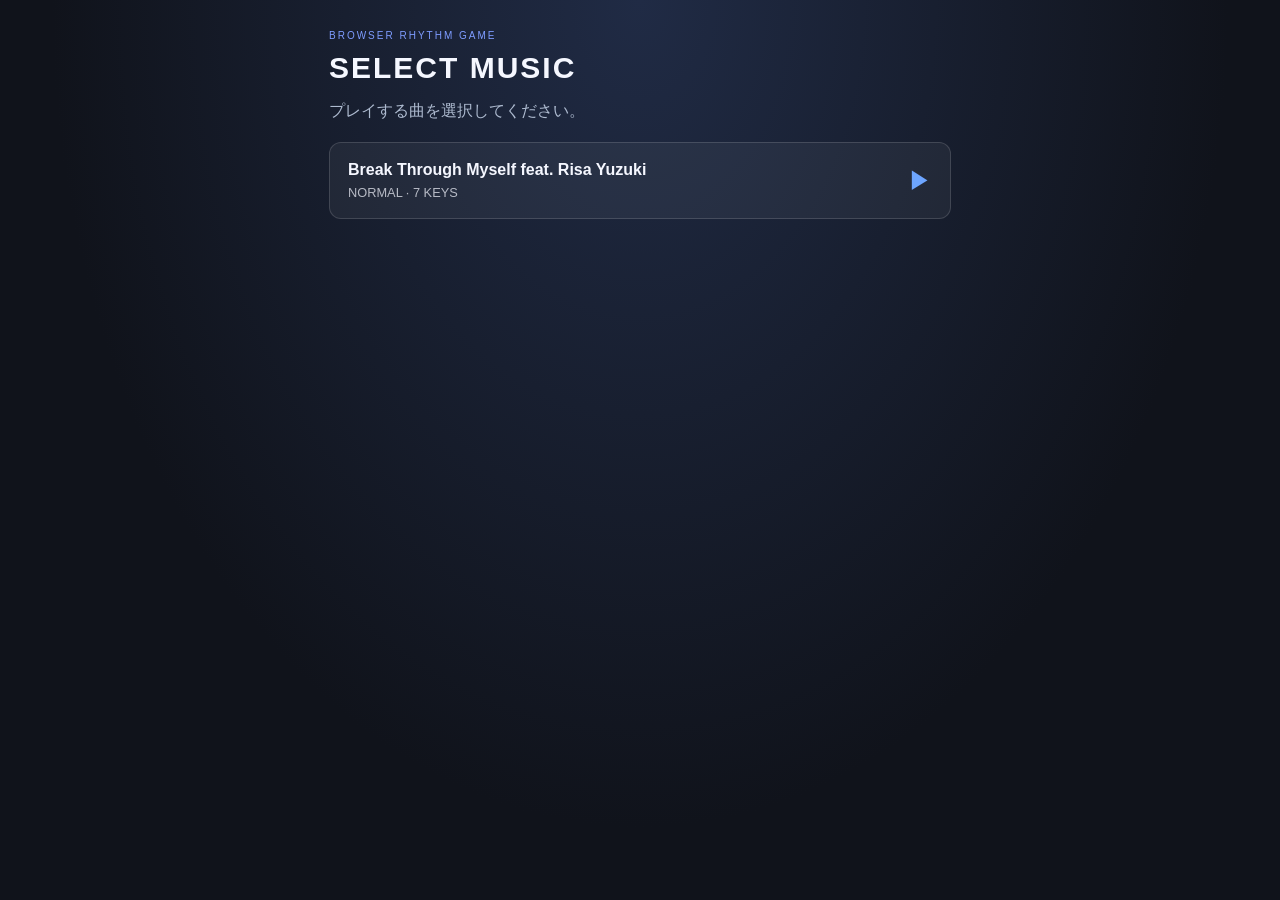
==== index.html @ 6ae7c2ce "Fix HTML entry filename" ====
<!DOCTYPE html>
<html lang="ja">
<head>
  <meta charset="UTF-8">
  <meta name="viewport" content="width=device-width, initial-scale=1.0">
  <title>RhythmGame - 7 Keys</title>
  <link rel="stylesheet" href="style.css">
  <script src="game.js" defer></script>
</head>
<body>
  <main class="game">

    <!-- 曲選択画面 -->
    <section id="songSelectScreen" class="screen">
      <header class="game-header">
        <div>
          <p class="eyebrow">BROWSER RHYTHM GAME</p>
          <h1>SELECT MUSIC</h1>
        </div>
      </header>

      <p class="screen-description">
        プレイする曲を選択してください。
      </p>

      <div id="songList" class="song-list">
        <!-- 曲一覧はgame.jsから生成 -->
      </div>
    </section>

    <!-- ゲーム画面 -->
    <section id="gameScreen" class="screen" hidden>
      <header class="game-header">
        <div>
          <p class="eyebrow">BROWSER RHYTHM GAME</p>
          <h1>RHYTHM GAME</h1>
          <p id="currentSongTitle" class="current-song-title"></p>
        </div>
        <div class="score-panel">
          <span>SCORE</span>
          <strong id="score">000000</strong>
        </div>
      </header>


      <section class="game-info">
            <span id="status">READY</span>
            <span>COMBO <strong id="combo">0</strong></span>
            <span>MISS <strong id="missCount">0</strong></span>
            <span>ACCURACY <strong id="playAccuracy">0.00%</strong></span>
            <span>7 KEYS</span>
      </section>


      <section class="playfield" id="playfield"
        aria-label="7鍵盤のゲーム画面">
        <div class="lanes" id="lanes"></div>
        <div class="judgment-line"></div>
        <div class="hit-flash" id="hitFlash"></div>
        <div id="judgmentPopup" class="judgment-popup" aria-live="polite"></div>
        <div class="lane-labels" id="laneLabels"></div>
      </section>

      <section class="controls">
        <button id="startButton" type="button">ゲーム開始</button>
        <button id="backButton" type="button">曲選択に戻る</button>
        <p>キーボード：D F G Space J K L</p>
        <p>スマホ：画面下の7レーンをタップ</p>
      </section>

      <div class="volume-control">
        <label for="volumeSlider">音量</label>
        <input
          type="range"
          id="volumeSlider"
          min="0"
          max="100"
          value="15"
        >
        <span id="volumeValue">15%</span>
      </div>
    </section>

    
    <!-- リザルト画面 -->
    <section id="resultScreen" class="screen" hidden>
    <header class="game-header">
        <div>
        <p class="eyebrow">BROWSER RHYTHM GAME</p>
        <h1>RESULT</h1>
        <p id="resultSongTitle" class="current-song-title"></p>
        </div>
    </header>

    <div class="result-score">
        <span>SCORE</span>
        <strong id="resultScore">000000</strong>
    </div>

    <div class="result-stats">
        <div class="result-stat">
        <span>MAX COMBO</span>
        <strong id="resultMaxCombo">0</strong>
        </div>
        <div class="result-stat">
        <span>MISS</span>
        <strong id="resultMiss">0</strong>
        </div>
        <p class="result-stat">
        正確度
        <span id="resultAccuracy">0.00%</span>
        </p>
    </div>

    <div class="result-judgments">
        <div>
        <span>PERFECT</span>
        <strong id="resultPerfect">0</strong>
        </div>
        <div>
        <span>GREAT</span>
        <strong id="resultGreat">0</strong>
        </div>
        <div>
        <span>MISS</span>
        <strong id="resultMissCount">0</strong>
        </div>
    </div>

    <section class="controls">
        <button id="retryButton" type="button">もう一度プレイ</button>
        <button id="resultBackButton" type="button">曲選択に戻る</button>
    </section>
    </section>


  </main>
</body>
</html>
---- style.css ----
* {
  box-sizing: border-box;
}

:root {
  color-scheme: dark;
  font-family: "Segoe UI", sans-serif;
  background: #10131b;
  color: #f5f7ff;
}

body {
  margin: 0;
  min-height: 100vh;
  background:
    radial-gradient(ellipse at top, #202b45 0%, #10131b 65%);
}

button {
  font: inherit;
}

.game {
  width: min(100%, 650px);
  margin: 0 auto;
  padding: 20px 14px 28px;
}

.game-header {
  display: flex;
  justify-content: space-between;
  align-items: center;
  gap: 12px;
}

.eyebrow {
  color: #7e9cff;
  font-size: 10px;
  letter-spacing: 2px;
}

h1 {
  margin: 4px 0;
  font-size: clamp(20px, 5vw, 30px);
  letter-spacing: 2px;
}

.score-panel {
  text-align: right;
}

.score-panel span {
  display: block;
  color: #9aa8c7;
  font-size: 11px;
}

.score-panel strong {
  font-size: 24px;
  font-variant-numeric: tabular-nums;
}

.game-info {
  display: flex;
  justify-content: space-between;
  margin: 20px 0 8px;
  color: #aebbd7;
  font-size: 12px;
  letter-spacing: 1px;
}

#status {
  color: #75e5c2;
}

.playfield {
  position: relative;
  display: grid;
  grid-template-rows: 1fr 66px;
  height: min(62vh, 560px);
  min-height: 380px;
  overflow: hidden;
  border: 1px solid #35415d;
  border-radius: 8px;
  background: #090c13;
  isolation: isolate;
}

.lanes {
  position: absolute;
  inset: 0 0 66px;
  display: grid;
  grid-template-columns: repeat(7, minmax(0, 1fr));
}

.lane {
  position: relative;
  overflow: hidden;
  border-right: 1px solid #30394e;
  background: linear-gradient(#141b2a, #101522);
  padding: 0;
  touch-action: none;
  -webkit-tap-highlight-color: transparent;
}

.lane:nth-child(even) {
  background: linear-gradient(#1a2234, #141a29);
}

.lane:last-child {
  border-right: 0;
}

.lane.active {
  background: #344b70;
}

.note {
  position: absolute;
  left: 7%;
  width: 86%;
  height: 13px;
  border-radius: 4px;
  background: linear-gradient(180deg, #b9f9ff, #58b9ff);
  box-shadow: 0 0 12px #50baff88;
  pointer-events: none;
}

.judgment-line {
  position: absolute;
  z-index: 2;
  left: 0;
  right: 0;
  bottom: 66px;
  height: 3px;
  background: #8ceaff;
  box-shadow: 0 0 12px #65dfff;
  pointer-events: none;
}

.hit-flash {
  position: absolute;
  z-index: 3;
  bottom: 66px;
  left: 0;
  right: 0;
  height: 0;
  background: #8ceaff66;
  pointer-events: none;
}

.lane-labels {
  position: absolute;
  z-index: 4;
  bottom: 0;
  left: 0;
  right: 0;
  height: 66px;
  display: grid;
  grid-template-columns: repeat(7, minmax(0, 1fr));
  background: #080a10;
}

.lane-key {
  display: flex;
  align-items: center;
  justify-content: center;
  border: 1px solid #3b4862;
  border-bottom: 0;
  border-radius: 5px 5px 0 0;
  color: #f4f7ff;
  font-size: clamp(12px, 3.2vw, 17px);
  font-weight: 700;
  user-select: none;
  touch-action: none;
}

.lane-key.pressed {
  color: #09111c;
  background: #8ceaff;
}

.controls {
  text-align: center;
  margin-top: 18px;
}

#startButton {
  width: min(100%, 320px);
  padding: 14px 20px;
  border: 0;
  border-radius: 8px;
  color: #07121d;
  background: #8ceaff;
  font-weight: 800;
  cursor: pointer;
}

#startButton:active {
  transform: scale(0.98);
}

.controls p {
  margin: 10px 0;
  color: #aab5ce;
  font-size: 12px;
}

@media (max-width: 420px) {
  .game {
    padding: 14px 8px 20px;
  }

  .playfield {
    height: 58vh;
    min-height: 340px;
  }

  .lane-key {
    font-size: 12px;
  }
}


/* 画面切り替え */
.screen[hidden] {
  display: none !important;
}

.screen-description {
  color: #aebbd0;
  margin: 12px 0 20px;
}

.current-song-title {
  color: #aebbd0;
  font-size: 0.9rem;
  margin-top: 6px;
}

/* 曲一覧 */
.song-list {
  display: grid;
  grid-template-columns: 1fr;
  gap: 12px;
  margin-top: 16px;
}

.song-card {
  display: flex;
  align-items: center;
  justify-content: space-between;
  gap: 12px;
  width: 100%;
  padding: 18px;
  color: inherit;
  text-align: left;
  background: rgba(255, 255, 255, 0.05);
  border: 1px solid rgba(255, 255, 255, 0.14);
  border-radius: 12px;
  cursor: pointer;
  transition: background 0.15s, border-color 0.15s;
}

.song-card:hover,
.song-card:focus-visible {
  background: rgba(90, 150, 255, 0.14);
  border-color: #6da5ff;
  outline: none;
}

.song-card:active {
  transform: scale(0.99);
}

.song-card-info {
  display: flex;
  flex-direction: column;
  gap: 6px;
}

.song-card-title {
  font-size: 1rem;
  font-weight: 700;
}

.song-card-detail {
  font-size: 0.8rem;
  opacity: 0.7;
}

.song-card-play {
  font-size: 1.5rem;
  color: #6da5ff;
}

#backButton {
  margin-left: 8px;
}

@media (max-width: 480px) {
  .song-card {
    padding: 15px;
  }

  #backButton {
    margin: 8px 0 0;
  }
}


/* コンボ・ミス表示 */
.game-info strong {
  color: #ffffff;
  font-size: 1.1rem;
  margin-left: 4px;
}

/* リザルト画面 */
.result-score {
  display: flex;
  flex-direction: column;
  align-items: center;
  gap: 8px;
  margin: 28px 0;
}

.result-score span,
.result-stat span {
  color: #aebbd0;
  font-size: 0.85rem;
}

.result-score strong {
  font-size: clamp(2rem, 8vw, 3.5rem);
  letter-spacing: 0.08em;
}

.result-stats {
  display: grid;
  grid-template-columns: repeat(2, minmax(0, 1fr));
  gap: 12px;
  margin-bottom: 20px;
}

.result-stat {
  display: flex;
  flex-direction: column;
  gap: 8px;
  padding: 18px;
  background: rgba(255, 255, 255, 0.05);
  border: 1px solid rgba(255, 255, 255, 0.12);
  border-radius: 12px;
}

.result-stat strong {
  font-size: 1.8rem;
}

.result-judgments {
  display: grid;
  gap: 12px;
  padding: 18px;
  margin-bottom: 24px;
  background: rgba(255, 255, 255, 0.04);
  border-radius: 12px;
}

.result-judgments > div {
  display: flex;
  justify-content: space-between;
  align-items: center;
}

.result-judgments > div:nth-child(1) span {
  color: #93c5fd;
}

.result-judgments > div:nth-child(2) span {
  color: #86efac;
}

.result-judgments > div:nth-child(3) span {
  color: #fca5a5;
}


/* 判定表示の基本設定 */
.judgment-popup {
  position: absolute;
  z-index: 10;
  top: 38%;
  left: 50%;
  transform: translate(-50%, 10px) scale(0.8);
  opacity: 0;
  pointer-events: none;
  white-space: nowrap;
  font-size: clamp(1.6rem, 6vw, 2.8rem);
  font-weight: 900;
  font-style: italic;
  letter-spacing: 0.08em;
  text-align: center;
  text-shadow: 0 0 12px currentColor;
}

/* 判定が出るときのアニメーション */
.judgment-popup.show {
  animation: judgment-appear 0.55s ease-out forwards;
}

/* PERFECT */
.judgment-popup.judgment-perfect {
  color: #8be9ff;
}

/* GREAT */
.judgment-popup.judgment-great {
  color: #8dffb0;
}

/* MISS */
.judgment-popup.judgment-miss {
  color: #ff7272;
}

@keyframes judgment-appear {
  0% {
    opacity: 0;
    transform: translate(-50%, 10px) scale(0.8);
  }

  20% {
    opacity: 1;
    transform: translate(-50%, 0) scale(1.15);
  }

  40% {
    opacity: 1;
    transform: translate(-50%, 0) scale(1);
  }

  100% {
    opacity: 0;
    transform: translate(-50%, -12px) scale(1);
  }
}
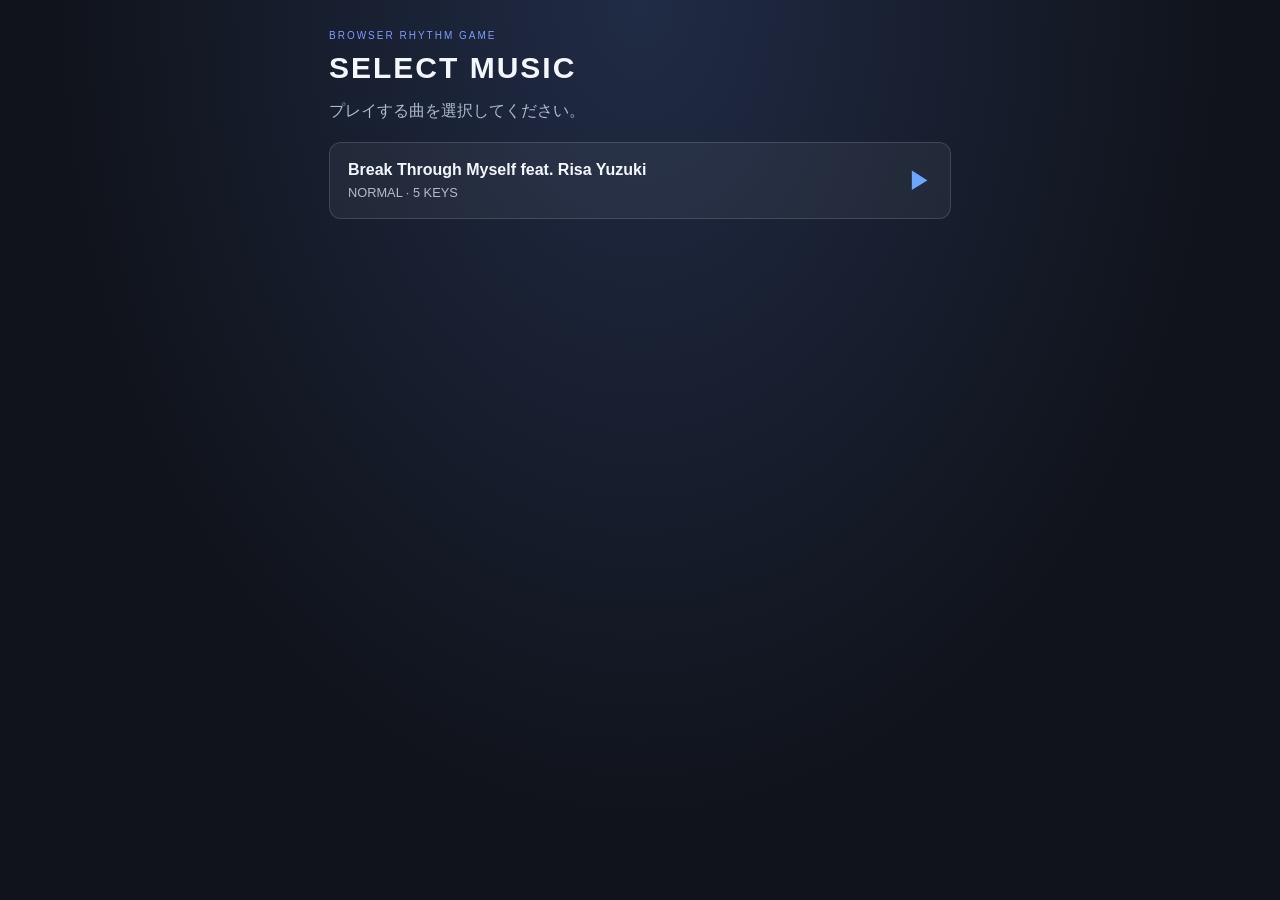
==== commit 671b039a: "backup" ====
--- a/index.html
+++ b/index.html
@@ -4,7 +4,7 @@
 <head>
   <meta charset="UTF-8">
   <meta name="viewport" content="width=device-width, initial-scale=1.0">
-  <title>RhythmGame - 7 Keys</title>
+  <title>RhythmGame - 5 Keys</title>
   <link rel="stylesheet" href="style.css">
   <script src="game.js" defer></script>
 </head>
@@ -49,12 +49,12 @@
             <span>COMBO <strong id="combo">0</strong></span>
             <span>MISS <strong id="missCount">0</strong></span>
             <span>ACCURACY <strong id="playAccuracy">0.00%</strong></span>
-            <span>7 KEYS</span>
+            <span>5 KEYS</span>
       </section>
 
 
       <section class="playfield" id="playfield"
-        aria-label="7鍵盤のゲーム画面">
+        aria-label="5鍵盤のゲーム画面">
         <div class="lanes" id="lanes"></div>
         <div class="judgment-line"></div>
         <div class="hit-flash" id="hitFlash"></div>
--- a/style.css
+++ b/style.css
@@ -13,8 +13,7 @@
 body {
   margin: 0;
   min-height: 100vh;
-  background:
-    radial-gradient(ellipse at top, #202b45 0%, #10131b 65%);
+  background: radial-gradient(ellipse at top, #202b45 0%, #10131b 65%);
 }
 
 button {
@@ -91,7 +90,7 @@
   position: absolute;
   inset: 0 0 66px;
   display: grid;
-  grid-template-columns: repeat(7, minmax(0, 1fr));
+  grid-template-columns: repeat(5, minmax(0, 1fr));
 }
 
 .lane {
@@ -158,7 +157,7 @@
   right: 0;
   height: 66px;
   display: grid;
-  grid-template-columns: repeat(7, minmax(0, 1fr));
+  grid-template-columns: repeat(5, minmax(0, 1fr));
   background: #080a10;
 }
 
@@ -206,22 +205,6 @@
   color: #aab5ce;
   font-size: 12px;
 }
-
-@media (max-width: 420px) {
-  .game {
-    padding: 14px 8px 20px;
-  }
-
-  .playfield {
-    height: 58vh;
-    min-height: 340px;
-  }
-
-  .lane-key {
-    font-size: 12px;
-  }
-}
-
 
 /* 画面切り替え */
 .screen[hidden] {
@@ -299,17 +282,6 @@
   margin-left: 8px;
 }
 
-@media (max-width: 480px) {
-  .song-card {
-    padding: 15px;
-  }
-
-  #backButton {
-    margin: 8px 0 0;
-  }
-}
-
-
 /* コンボ・ミス表示 */
 .game-info strong {
   color: #ffffff;
@@ -384,7 +356,6 @@
 .result-judgments > div:nth-child(3) span {
   color: #fca5a5;
 }
-
 
 /* 判定表示の基本設定 */
 .judgment-popup {
@@ -446,3 +417,26 @@
   }
 }
 
+/* スマートフォン向け */
+@media (max-width: 480px) {
+  .game {
+    padding: 14px 8px 20px;
+  }
+
+  .playfield {
+    height: 58vh;
+    min-height: 340px;
+  }
+
+  .lane-key {
+    font-size: 12px;
+  }
+
+  .song-card {
+    padding: 15px;
+  }
+
+  #backButton {
+    margin: 8px 0 0;
+  }
+}
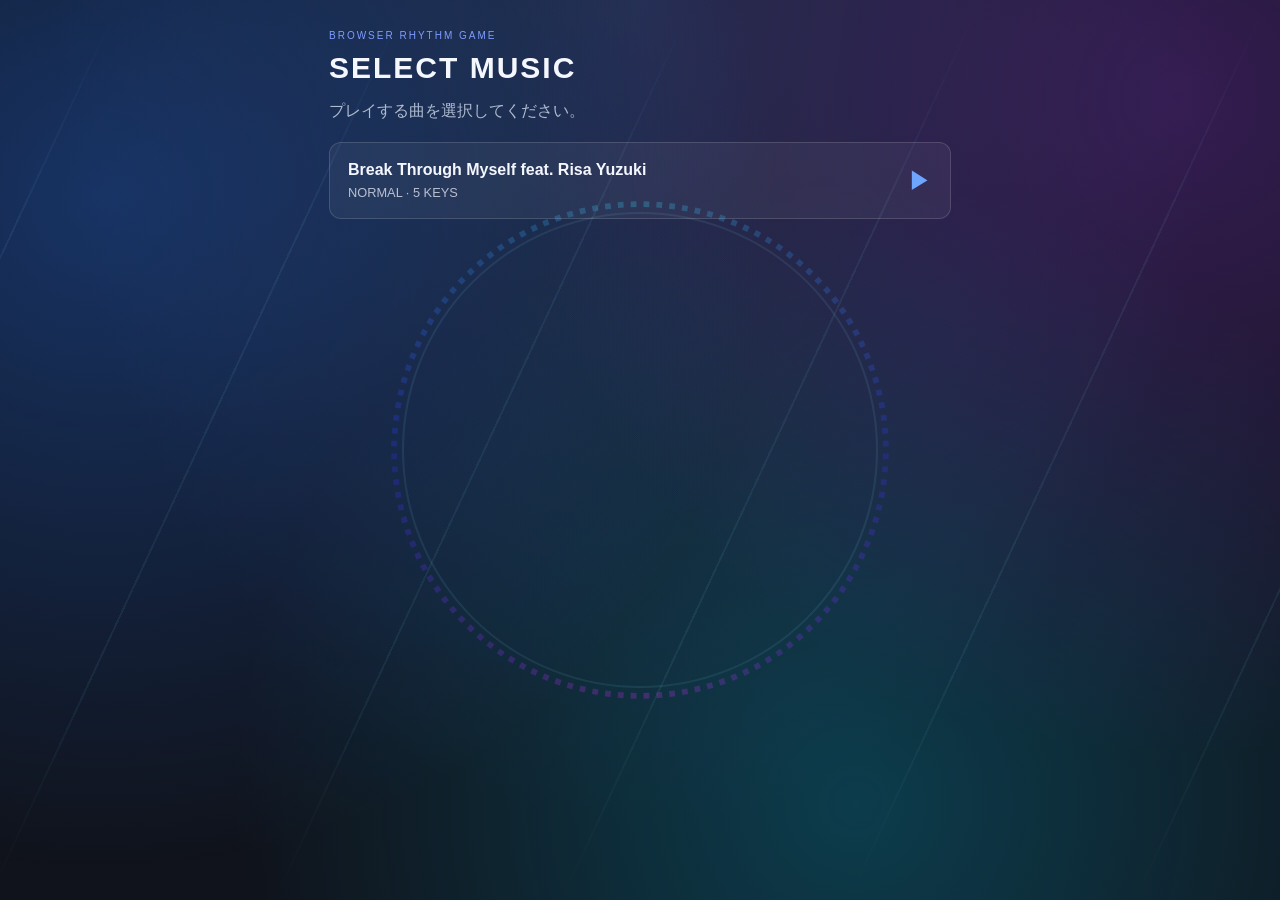
==== commit 656de6bc: "Before cubes" ====
--- a/index.html
+++ b/index.html
@@ -7,6 +7,7 @@
   <title>RhythmGame - 5 Keys</title>
   <link rel="stylesheet" href="style.css">
   <script src="game.js" defer></script>
+  <script src="spectrum.js" defer></script>
 </head>
 <body>
   <main class="game">
@@ -62,11 +63,32 @@
         <div class="lane-labels" id="laneLabels"></div>
       </section>
 
+      <!-- GROOVE GAUGE・SCOREパネル -->
+      <section class="iidx-panel" aria-label="ゲージとスコア">
+        <div class="gauge-row">
+          <span class="gauge-label">GROOVE GAUGE</span>
+          <div class="gauge-bar" id="gaugeBar">
+            <div class="gauge-fill"></div>
+          </div>
+          <strong class="gauge-value"><span id="gaugeValue">22</span>%</strong>
+        </div>
+        <div class="panel-row">
+          <div class="digital-box">
+            <span>SCORE</span>
+            <strong id="panelScore">000000</strong>
+          </div>
+          <div class="digital-box">
+            <span>MAX COMBO</span>
+            <strong id="panelMaxCombo">0</strong>
+          </div>
+        </div>
+      </section>
+
       <section class="controls">
         <button id="startButton" type="button">ゲーム開始</button>
         <button id="backButton" type="button">曲選択に戻る</button>
-        <p>キーボード：D F G Space J K L</p>
-        <p>スマホ：画面下の7レーンをタップ</p>
+        <p>キーボード：G H J K L</p>
+        <p>スマホ：画面下の5レーンをタップ</p>
       </section>
 
       <div class="volume-control">
@@ -97,6 +119,8 @@
         <span>SCORE</span>
         <strong id="resultScore">000000</strong>
     </div>
+
+    <p id="resultClear" class="result-clear"></p>
 
     <div class="result-stats">
         <div class="result-stat">
--- a/style.css
+++ b/style.css
@@ -440,3 +440,569 @@
     margin: 8px 0 0;
   }
 }
+
+/* =========================================
+   Space キー：盾型ボックス＋ターンテーブル
+   （追加分のみ。既存ルールは変更しない）
+   ========================================= */
+.lane-labels .lane-key:first-child {
+  position: relative;
+  isolation: isolate;
+  border: 0;
+  border-radius: 0;
+  background: #4a5875; /* 盾の枠線の色 */
+  clip-path: polygon(0 0, 100% 0, 100% 78%, 50% 100%, 0 78%);
+  color: #0b1220;
+  font-size: 10px;
+  letter-spacing: 1px;
+}
+
+/* 盾の内側（枠線1pxを残して塗る） */
+.lane-labels .lane-key:first-child::before {
+  content: "";
+  position: absolute;
+  inset: 1px;
+  z-index: -2;
+  background: linear-gradient(180deg, #1c2438, #0e1320);
+  clip-path: polygon(0 0, 100% 0, 100% 78%, 50% 100%, 0 78%);
+}
+
+/* ターンテーブル（円形のまま盾の中に収める） */
+.lane-labels .lane-key:first-child::after {
+  content: "";
+  position: absolute;
+  z-index: -1;
+  top: 50%;
+  left: 50%;
+  width: min(46px, 62%);
+  aspect-ratio: 1;
+  border-radius: 50%;
+  transform: translate(-50%, -50%);
+  background:
+    radial-gradient(circle, #dfe7f5 0 26%, #11151e 27% 31%, transparent 32%),
+    conic-gradient(from 0deg, #ffffff99 0 5deg, transparent 5deg 360deg),
+    repeating-radial-gradient(circle, #1d212b 0 2px, #2a2f3b 2px 3px);
+  box-shadow: 0 0 0 2px #5d6a85, 0 2px 6px rgba(0, 0, 0, 0.6);
+}
+
+/* 押している間：枠が光り、円盤が回る */
+.lane-labels .lane-key:first-child.pressed {
+  background: #8ceaff;
+  color: #0b1220;
+}
+
+.lane-labels .lane-key:first-child.pressed::after {
+  animation: sp-spin 0.35s linear infinite;
+  box-shadow: 0 0 0 2px #8ceaff, 0 0 12px #65dfff;
+}
+
+/* =========================================
+   IIDX風 キー・レーンデザイン（追加分のみ）
+   ========================================= */
+
+/* ---- キー部分の台座 ---- */
+.lane-labels {
+  background: linear-gradient(180deg, #2a2f3a, #14171e);
+}
+
+.lane-labels .lane-key {
+  position: relative;
+  isolation: isolate;
+  border: 0;
+  border-radius: 0;
+  background: transparent;
+  font-size: 13px;
+}
+
+/* ---- H J K L のボタン本体 ---- */
+.lane-labels .lane-key:not(:first-child)::before {
+  content: "";
+  position: absolute;
+  z-index: -1;
+  inset: 7px 9px 9px;
+  border-radius: 4px;
+  transition: background 0.05s, box-shadow 0.05s;
+}
+
+/* 白鍵（H・K） */
+.lane-labels .lane-key:nth-child(2),
+.lane-labels .lane-key:nth-child(4) {
+  color: #1a1f2a;
+}
+
+.lane-labels .lane-key:nth-child(2)::before,
+.lane-labels .lane-key:nth-child(4)::before {
+  background: linear-gradient(180deg, #ffffff, #c9ced8 70%, #9aa1ae);
+  box-shadow: inset 0 -3px 0 #7d8492, 0 2px 4px rgba(0, 0, 0, 0.6);
+}
+
+/* 黒鍵（J・L） */
+.lane-labels .lane-key:nth-child(3),
+.lane-labels .lane-key:nth-child(5) {
+  color: #e8ecf5;
+}
+
+.lane-labels .lane-key:nth-child(3)::before,
+.lane-labels .lane-key:nth-child(5)::before {
+  background: linear-gradient(180deg, #3a3f4a, #15181f 70%, #0b0d12);
+  box-shadow: inset 0 0 0 1px #5a6170, inset 0 -3px 0 #000, 0 2px 4px rgba(0, 0, 0, 0.6);
+}
+
+/* 押したとき（H J K L） */
+.lane-labels .lane-key.pressed {
+  background: transparent;
+  color: #06121c;
+}
+
+.lane-labels .lane-key:not(:first-child).pressed::before {
+  background: linear-gradient(180deg, #ffffff, #8ceaff);
+  box-shadow: 0 0 14px #65dfff, inset 0 0 0 1px #ffffff;
+  transform: translateY(1px);
+}
+
+/* ---- ターンテーブル（Space） ---- */
+.lane-labels .lane-key:first-child {
+  background: linear-gradient(180deg, #232836, #0f1218);
+  box-shadow: inset 0 0 0 1px #3b4458;
+  color: #ffffff;
+  font-size: 9px;
+}
+
+.lane-labels .lane-key:first-child::after {
+  content: "";
+  position: absolute;
+  z-index: -1;
+  top: 50%;
+  left: 50%;
+  width: min(52px, 78%);
+  aspect-ratio: 1;
+  border-radius: 50%;
+  transform: translate(-50%, -50%);
+  background:
+    radial-gradient(circle, #2f6bff 0 24%, #0d1a4a 25% 27%, transparent 28%),
+    conic-gradient(from 0deg, #ffffffcc 0 4deg, transparent 4deg 360deg),
+    repeating-radial-gradient(circle, #15181f 0 2px, #22262f 2px 3px);
+  box-shadow:
+    0 0 0 3px #b9c0cc,
+    0 0 0 5px #5d6472,
+    0 3px 8px rgba(0, 0, 0, 0.7);
+}
+
+.lane-labels .lane-key:first-child.pressed {
+  background: linear-gradient(180deg, #24405a, #0f1218);
+  color: #ffffff;
+}
+
+.lane-labels .lane-key:first-child.pressed::after {
+  animation: sp-spin 0.35s linear infinite;
+  box-shadow:
+    0 0 0 3px #8ceaff,
+    0 0 0 5px #3c8fb0,
+    0 0 14px #65dfff;
+}
+
+@keyframes sp-spin {
+  from { transform: translate(-50%, -50%) rotate(0deg); }
+  to   { transform: translate(-50%, -50%) rotate(360deg); }
+}
+
+/* ---- レーン背景の色分け ---- */
+.lane:nth-child(1) {
+  background: linear-gradient(#1c1418, #120d10);
+}
+
+.lane:nth-child(2),
+.lane:nth-child(4) {
+  background: linear-gradient(#1a1e27, #14171e);
+}
+
+.lane:nth-child(3),
+.lane:nth-child(5) {
+  background: linear-gradient(#0c0e13, #08090d);
+}
+
+.lane.active {
+  background: #344b70;
+}
+
+/* ---- ノーツの色分け（スクラッチ赤・白鍵白・黒鍵青） ---- */
+.lane:nth-child(1) .note {
+  background: linear-gradient(180deg, #ffb3b3, #ff4d5e);
+  box-shadow: 0 0 12px #ff4d5e88;
+}
+
+.lane:nth-child(2) .note,
+.lane:nth-child(4) .note {
+  background: linear-gradient(180deg, #ffffff, #cfd6e4);
+  box-shadow: 0 0 10px #ffffff66;
+}
+
+.lane-labels .lane-key:first-child::before {
+  display: none;
+}
+
+/* =========================================
+   GROOVE GAUGE・SCOREパネル（追加分のみ）
+   ========================================= */
+.iidx-panel {
+  margin-top: 10px;
+  padding: 10px 12px 12px;
+  border: 1px solid #35415d;
+  border-radius: 8px;
+  background: linear-gradient(180deg, #1a1f2b, #0c0f16);
+  box-shadow: inset 0 1px 0 rgba(255, 255, 255, 0.08);
+}
+
+/* ---- ゲージ ---- */
+.gauge-row {
+  display: grid;
+  grid-template-columns: auto 1fr auto;
+  align-items: center;
+  gap: 10px;
+}
+
+.gauge-label {
+  color: #9aa8c7;
+  font-size: 10px;
+  letter-spacing: 1.5px;
+  white-space: nowrap;
+}
+
+.gauge-bar {
+  --gauge: 22%;
+  position: relative;
+  height: 16px;
+  overflow: hidden;
+  border: 1px solid #3b4862;
+  border-radius: 2px;
+  /* 空いている部分（暗い水色・暗い赤） */
+  background: linear-gradient(to right, #0d3442 0 80%, #43111a 80% 100%);
+}
+
+/* たまっている部分（水色・80%から赤） */
+.gauge-fill {
+  position: absolute;
+  inset: 0;
+  background: linear-gradient(to right, #1fd3ff 0 80%, #ff3b4f 80% 100%);
+  clip-path: inset(0 calc(100% - var(--gauge)) 0 0);
+  transition: clip-path 0.1s linear;
+}
+
+/* 2%ごとの区切り線 */
+.gauge-bar::after {
+  content: "";
+  position: absolute;
+  inset: 0;
+  background: repeating-linear-gradient(
+    to right,
+    transparent 0 calc(2% - 2px),
+    #07090d calc(2% - 2px) 2%
+  );
+  pointer-events: none;
+}
+
+/* クリアライン以上で光る */
+.gauge-bar.clear {
+  box-shadow: 0 0 10px rgba(255, 59, 79, 0.6);
+}
+
+.gauge-value {
+  min-width: 3.4em;
+  text-align: right;
+  color: #ffffff;
+  font-family: "Consolas", "Courier New", monospace;
+  font-size: 22px;
+  font-variant-numeric: tabular-nums;
+}
+
+.gauge-value span {
+  font-size: inherit;
+}
+
+/* ---- SCORE / MAX COMBO ---- */
+.panel-row {
+  display: grid;
+  grid-template-columns: repeat(2, minmax(0, 1fr));
+  gap: 10px;
+  margin-top: 10px;
+}
+
+.digital-box {
+  display: flex;
+  flex-direction: column;
+  gap: 4px;
+}
+
+.digital-box span {
+  color: #9aa8c7;
+  font-size: 10px;
+  letter-spacing: 1.5px;
+}
+
+.digital-box strong {
+  padding: 4px 10px;
+  border: 1px solid #3b4862;
+  border-radius: 3px;
+  background: #050608;
+  color: #f5f7ff;
+  font-family: "Consolas", "Courier New", monospace;
+  font-size: 22px;
+  letter-spacing: 2px;
+  text-align: right;
+  font-variant-numeric: tabular-nums;
+  text-shadow: 0 0 6px rgba(140, 234, 255, 0.55);
+}
+
+/* ---- リザルトの CLEAR / FAILED ---- */
+.result-clear {
+  margin: -12px 0 20px;
+  text-align: center;
+  font-size: clamp(1.4rem, 5vw, 2rem);
+  font-weight: 900;
+  font-style: italic;
+  letter-spacing: 0.12em;
+}
+
+.result-clear.is-clear {
+  color: #ffd66b;
+  text-shadow: 0 0 12px rgba(255, 178, 0, 0.55);
+}
+
+.result-clear.is-failed {
+  color: #ff7272;
+  text-shadow: 0 0 12px rgba(255, 39, 34, 0.55);
+}
+
+@media (max-width: 480px) {
+  .gauge-label { font-size: 9px; letter-spacing: 1px; }
+  .gauge-value,
+  .digital-box strong { font-size: 18px; }
+}
+
+/* =========================================
+   判定ラインのフラッシュ演出（追加分のみ）
+   ========================================= */
+
+/* ---- レーンごとの光の色 ---- */
+.lane:nth-child(1) { --beam: 255, 90, 110; }   /* G：赤 */
+.lane:nth-child(2),
+.lane:nth-child(4) { --beam: 220, 240, 255; }  /* H・K：白 */
+.lane:nth-child(3),
+.lane:nth-child(5) { --beam: 90, 190, 255; }   /* J・L：青 */
+
+/* ---- 押している間のレーンビーム ---- */
+/* 押したときの単色の背景をやめて、元のレーン色に戻す */
+.lane.active:nth-child(1) {
+  background: linear-gradient(#1c1418, #120d10);
+}
+
+.lane.active:nth-child(2),
+.lane.active:nth-child(4) {
+  background: linear-gradient(#1a1e27, #14171e);
+}
+
+.lane.active:nth-child(3),
+.lane.active:nth-child(5) {
+  background: linear-gradient(#0c0e13, #08090d);
+}
+
+/* 判定ラインから上に伸びる光 */
+.lane::before {
+  content: "";
+  position: absolute;
+  left: 0;
+  right: 0;
+  bottom: 0;
+  height: 65%;
+  background: linear-gradient(
+    to top,
+    rgba(var(--beam), 1),
+    rgba(var(--beam), 0.45) 45%,
+    transparent
+  );
+  opacity: 0;
+  transition: opacity 0.15s ease-out;
+  pointer-events: none;
+}
+
+.lane.active::before {
+  opacity: 1;
+  transition: none;
+}
+
+/* ---- ノーツを取ったときのフラッシュ ---- */
+.hit-flash {
+  top: 0;
+  height: auto;
+  display: grid;
+  grid-template-columns: repeat(5, minmax(0, 1fr));
+  background: none;
+}
+
+.flash-cell {
+  position: relative;
+}
+
+.flash-cell:nth-child(1) { --flash: 255, 90, 110; }
+.flash-cell:nth-child(2),
+.flash-cell:nth-child(4) { --flash: 200, 230, 255; }
+.flash-cell:nth-child(3),
+.flash-cell:nth-child(5) { --flash: 90, 190, 255; }
+
+/* 判定ライン上の丸い光 */
+.flash-cell::before {
+  content: "";
+  position: absolute;
+  left: -20%;
+  right: -20%;
+  bottom: -30px;
+  height: 90px;
+  background: radial-gradient(
+    ellipse at center,
+    rgba(255, 255, 255, 0.95) 0 12%,
+    rgba(var(--flash), 0.75) 28%,
+    transparent 62%
+  );
+  opacity: 0;
+}
+
+/* 上に伸びる光の柱 */
+.flash-cell::after {
+  content: "";
+  position: absolute;
+  left: 18%;
+  right: 18%;
+  bottom: 0;
+  height: 55%;
+  background: linear-gradient(
+    to top,
+    rgba(255, 255, 255, 0.9),
+    rgba(var(--flash), 0.45) 30%,
+    transparent
+  );
+  opacity: 0;
+  transform-origin: bottom center;
+}
+
+.flash-cell.flash-perfect::before,
+.flash-cell.flash-great::before {
+  animation: flash-burst 0.28s ease-out;
+}
+
+.flash-cell.flash-perfect::after,
+.flash-cell.flash-great::after {
+  animation: flash-column 0.22s ease-out;
+}
+
+/* GREATは少し控えめに */
+.flash-cell.flash-great::before,
+.flash-cell.flash-great::after {
+  filter: saturate(0.6) brightness(0.8);
+}
+
+@keyframes flash-burst {
+  0%   { opacity: 1; transform: scale(0.6); }
+  100% { opacity: 0; transform: scale(1.25); }
+}
+
+@keyframes flash-column {
+  0%   { opacity: 1; transform: scaleY(1); }
+  100% { opacity: 0; transform: scaleY(0.3); }
+}
+
+/* 動きを減らす設定の人には短く控えめに */
+@media (prefers-reduced-motion: reduce) {
+  .flash-cell.flash-perfect::before,
+  .flash-cell.flash-great::before,
+  .flash-cell.flash-perfect::after,
+  .flash-cell.flash-great::after {
+    animation-duration: 0.12s;
+  }
+}
+
+/* =========================================
+   ページ全体の動く背景（追加分のみ）
+   ========================================= */
+
+/* 背景の光をページの後ろに置くための設定 */
+body {
+  position: relative;
+  isolation: isolate;
+  overflow-x: hidden;
+}
+
+/* ---- ゆっくり漂う光 ---- */
+body::before {
+  content: "";
+  position: fixed;
+  inset: -20%;
+  z-index: -1;
+  background:
+    radial-gradient(circle at 20% 30%, rgba(40, 120, 255, 0.32), transparent 40%),
+    radial-gradient(circle at 80% 22%, rgba(170, 60, 255, 0.24), transparent 38%),
+    radial-gradient(circle at 62% 78%, rgba(0, 210, 255, 0.22), transparent 42%);
+  animation: bg-drift 40s ease-in-out infinite alternate;
+  pointer-events: none;
+}
+
+@keyframes bg-drift {
+  0%   { transform: translate(0, 0) rotate(0deg) scale(1); }
+  50%  { transform: translate(4%, -3%) rotate(8deg) scale(1.08); }
+  100% { transform: translate(-3%, 4%) rotate(-6deg) scale(1); }
+}
+
+/* ---- 斜めに流れる光の筋 ---- */
+body::after {
+  content: "";
+  position: fixed;
+  top: 0;
+  bottom: 0;
+  left: -300px;
+  width: calc(100% + 300px);
+  z-index: -1;
+  background:
+    repeating-linear-gradient(
+      115deg,
+      transparent 0 120px,
+      rgba(140, 234, 255, 0.07) 120px 122px,
+      transparent 122px 260px
+    );
+  /* 上下はふわっと消す */
+  -webkit-mask-image: linear-gradient(transparent, #000 25%, #000 75%, transparent);
+  mask-image: linear-gradient(transparent, #000 25%, #000 75%, transparent);
+  animation: bg-stream 14s linear infinite;
+  pointer-events: none;
+}
+
+@keyframes bg-stream {
+  from { transform: translateX(0); }
+  to   { transform: translateX(287px); } /* 模様1周分ずらして継ぎ目なくループ */
+}
+
+/* 動きを減らす設定の人には止めて表示 */
+@media (prefers-reduced-motion: reduce) {
+  body::before,
+  body::after {
+    animation: none;
+  }
+}
+
+/* =========================================
+   円形オーディオスペクトラム（追加分のみ）
+   ========================================= */
+
+/* 動く背景の前、ゲーム画面の後ろに置く */
+.spectrum-canvas {
+  position: fixed;
+  inset: 0;
+  z-index: 0;
+  width: 100%;
+  height: 100%;
+  opacity: 0.6;
+  pointer-events: none;
+}
+
+.game {
+  position: relative;
+  z-index: 1;
+}
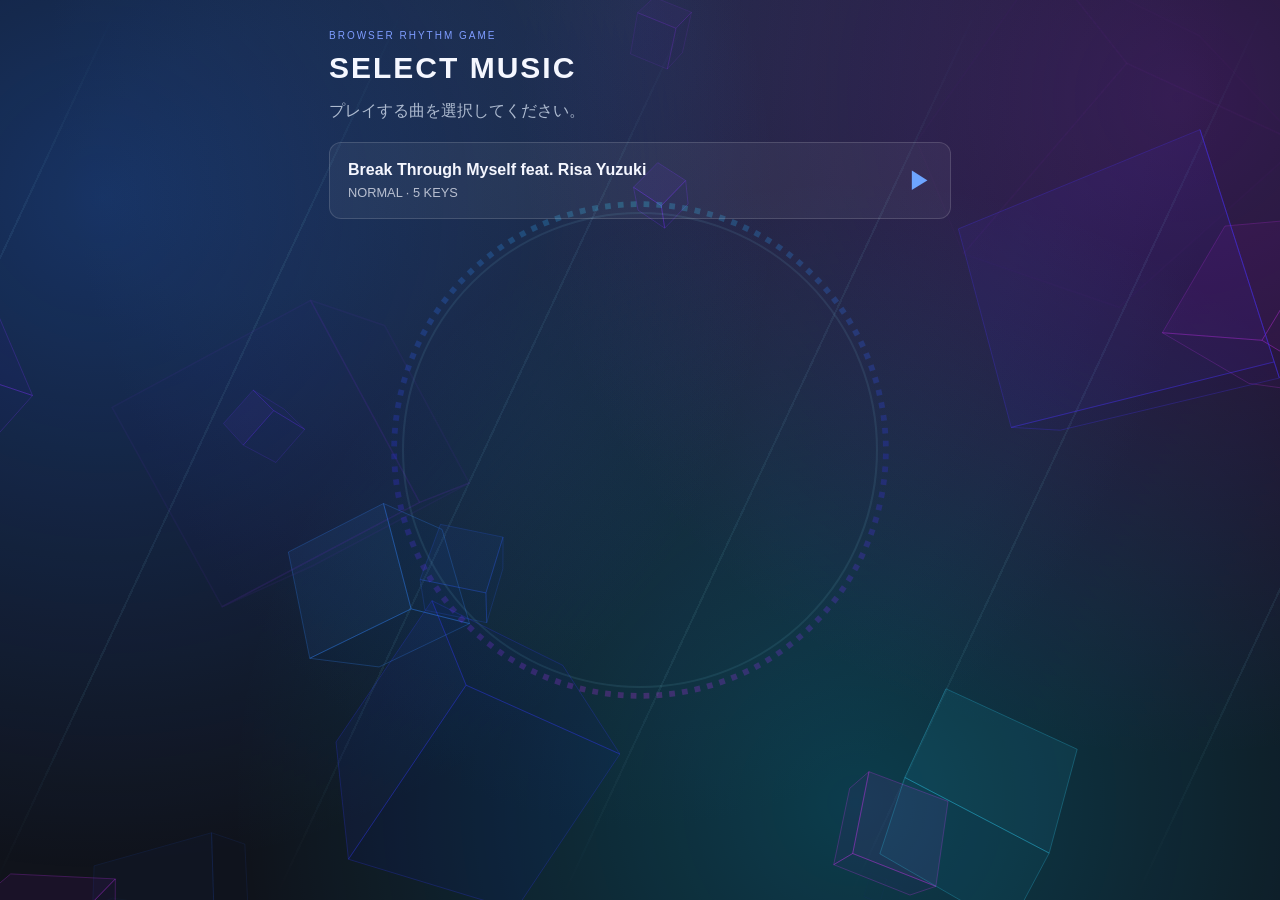
==== commit 4da5d79d: "Before purple theme" ====
--- a/index.html
+++ b/index.html
@@ -8,6 +8,7 @@
   <link rel="stylesheet" href="style.css">
   <script src="game.js" defer></script>
   <script src="spectrum.js" defer></script>
+  <script src="cubes.js" defer></script>
 </head>
 <body>
   <main class="game">
--- a/style.css
+++ b/style.css
@@ -1005,4 +1005,16 @@
 .game {
   position: relative;
   z-index: 1;
+}
+
+/* =========================================
+   背景の疑似3D立方体（追加分のみ）
+   ========================================= */
+.cube-canvas {
+  position: fixed;
+  inset: 0;
+  z-index: 0;
+  width: 100%;
+  height: 100%;
+  pointer-events: none;
 }
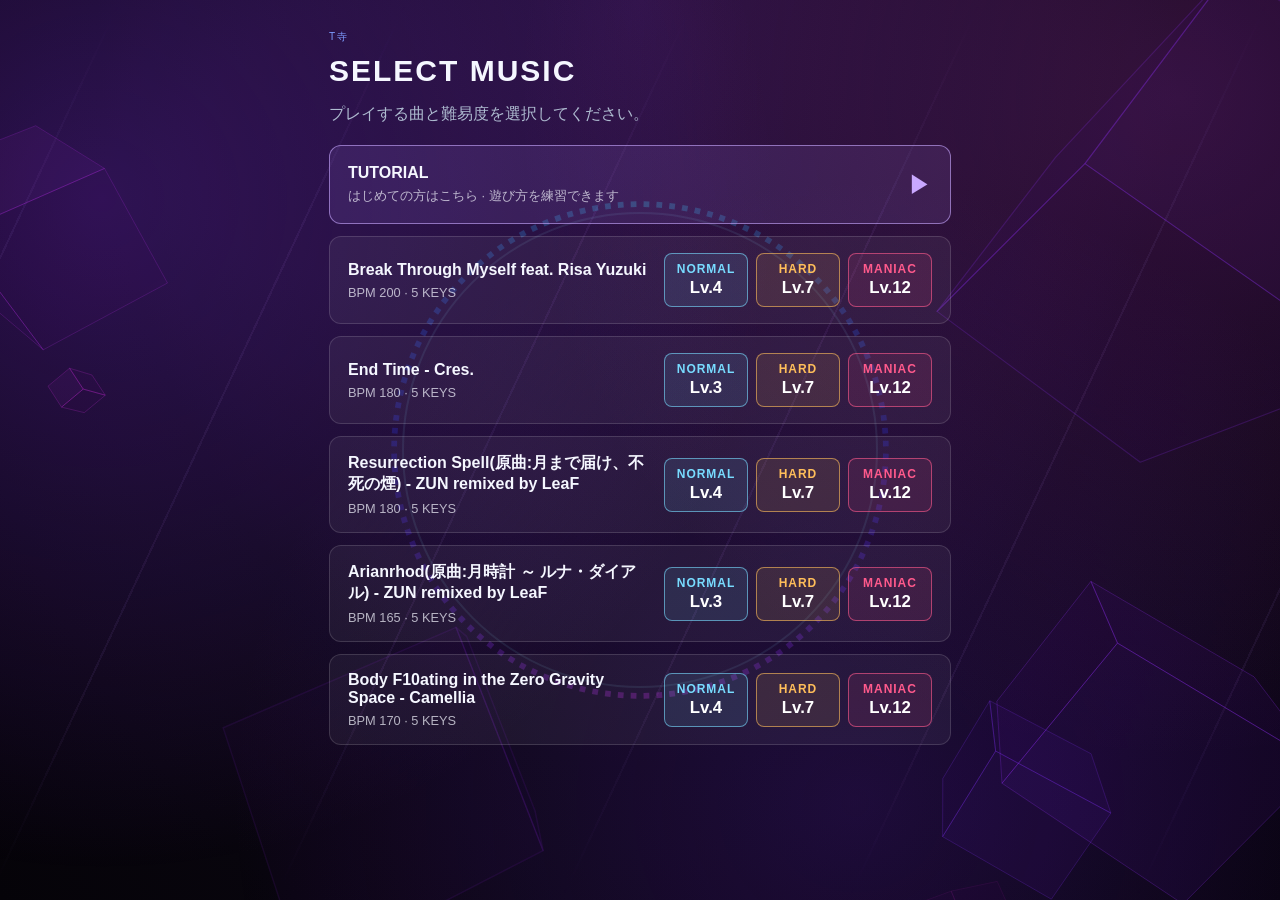
==== commit ccf822fb: "all songs listed" ====
--- a/index.html
+++ b/index.html
@@ -6,6 +6,7 @@
   <meta name="viewport" content="width=device-width, initial-scale=1.0">
   <title>RhythmGame - 5 Keys</title>
   <link rel="stylesheet" href="style.css">
+  <script src="songs.js" defer></script>
   <script src="game.js" defer></script>
   <script src="spectrum.js" defer></script>
   <script src="cubes.js" defer></script>
@@ -17,13 +18,13 @@
     <section id="songSelectScreen" class="screen">
       <header class="game-header">
         <div>
-          <p class="eyebrow">BROWSER RHYTHM GAME</p>
+          <p class="eyebrow">T寺</p>
           <h1>SELECT MUSIC</h1>
         </div>
       </header>
 
       <p class="screen-description">
-        プレイする曲を選択してください。
+        プレイする曲と難易度を選択してください。
       </p>
 
       <div id="songList" class="song-list">
@@ -61,6 +62,7 @@
         <div class="judgment-line"></div>
         <div class="hit-flash" id="hitFlash"></div>
         <div id="judgmentPopup" class="judgment-popup" aria-live="polite"></div>
+        <div id="tutorialMessage" class="tutorial-message" aria-live="polite" hidden></div>
         <div class="lane-labels" id="laneLabels"></div>
       </section>
 
--- a/style.css
+++ b/style.css
@@ -1017,4 +1017,176 @@
   width: 100%;
   height: 100%;
   pointer-events: none;
+}
+
+/* =========================================
+   背景の色味を紫と黒に変更（追加分のみ）
+   ※これまでの背景用CSSより後ろに貼ること
+   ========================================= */
+
+/* ページの一番下の色 */
+:root {
+  background: #07050c;
+}
+
+/* 上がほんのり紫、下に向かって黒 */
+body {
+  background: radial-gradient(ellipse at top, #2a1240 0%, #0b0712 60%, #050308 100%);
+}
+
+/* ゆっくり漂う光（紫・赤紫・濃い紫） */
+body::before {
+  background:
+    radial-gradient(circle at 20% 30%, rgba(140, 50, 255, 0.28), transparent 40%),
+    radial-gradient(circle at 80% 22%, rgba(210, 60, 220, 0.20), transparent 38%),
+    radial-gradient(circle at 62% 78%, rgba(90, 30, 180, 0.26), transparent 42%);
+}
+
+/* 斜めに流れる光の筋（薄い紫） */
+body::after {
+  background:
+    repeating-linear-gradient(
+      115deg,
+      transparent 0 120px,
+      rgba(190, 140, 255, 0.07) 120px 122px,
+      transparent 122px 260px
+    );
+}
+
+/* =========================================
+   難易度選択・チュートリアル（追加分のみ）
+   ========================================= */
+
+/* ---- 曲ごとの枠 ---- */
+.song-entry {
+  display: grid;
+  grid-template-columns: minmax(0, 1fr) auto;
+  align-items: center;
+  gap: 12px 16px;
+  padding: 16px 18px;
+  background: rgba(255, 255, 255, 0.05);
+  border: 1px solid rgba(255, 255, 255, 0.14);
+  border-radius: 12px;
+}
+
+.song-entry-info {
+  display: flex;
+  flex-direction: column;
+  gap: 6px;
+  min-width: 0;
+}
+
+.song-entry-warning {
+  grid-column: 1 / -1;
+  margin: 0;
+  color: #ff9a9a;
+  font-size: 0.8rem;
+}
+
+/* ---- 難易度ボタン ---- */
+.difficulty-buttons {
+  display: flex;
+  gap: 8px;
+}
+
+.difficulty-button {
+  --difficulty: 140, 234, 255;
+  display: flex;
+  flex-direction: column;
+  align-items: center;
+  gap: 2px;
+  min-width: 84px;
+  padding: 8px 10px;
+  border: 1px solid rgba(var(--difficulty), 0.6);
+  border-radius: 8px;
+  background: rgba(var(--difficulty), 0.1);
+  color: rgb(var(--difficulty));
+  font: inherit;
+  cursor: pointer;
+  transition: background 0.15s, box-shadow 0.15s;
+}
+
+.difficulty-normal { --difficulty: 120, 220, 255; }
+.difficulty-hard   { --difficulty: 255, 190, 90; }
+.difficulty-maniac { --difficulty: 255, 90, 140; }
+
+.difficulty-button:hover:not(:disabled),
+.difficulty-button:focus-visible {
+  background: rgba(var(--difficulty), 0.25);
+  box-shadow: 0 0 12px rgba(var(--difficulty), 0.45);
+  outline: none;
+}
+
+.difficulty-button:disabled {
+  opacity: 0.35;
+  cursor: not-allowed;
+}
+
+.difficulty-name {
+  font-size: 0.75rem;
+  font-weight: 800;
+  letter-spacing: 0.08em;
+}
+
+.difficulty-level {
+  font-size: 1.05rem;
+  font-weight: 700;
+  color: #ffffff;
+}
+
+@media (max-width: 560px) {
+  .song-entry { grid-template-columns: 1fr; }
+  .difficulty-buttons { justify-content: stretch; }
+  .difficulty-button { flex: 1; min-width: 0; }
+}
+
+/* ---- チュートリアルの枠 ---- */
+.tutorial-card {
+  border-color: rgba(201, 168, 255, 0.6);
+  background: rgba(180, 140, 255, 0.12);
+}
+
+.tutorial-card .song-card-play {
+  color: #c9a8ff;
+}
+
+/* ---- チュートリアルのメッセージ ---- */
+.tutorial-message {
+  position: absolute;
+  z-index: 12;
+  top: 14px;
+  left: 50%;
+  width: min(90%, 520px);
+  transform: translateX(-50%);
+  padding: 12px 16px;
+  border: 1px solid rgba(201, 168, 255, 0.7);
+  border-radius: 10px;
+  background: rgba(14, 8, 26, 0.9);
+  box-shadow: 0 6px 20px rgba(0, 0, 0, 0.5);
+  color: #f3eefc;
+  font-size: 0.95rem;
+  line-height: 1.6;
+  text-align: center;
+  pointer-events: none;
+}
+
+.tutorial-message[hidden] {
+  display: none;
+}
+
+/* 押すキーを点滅させる */
+.lane-labels .lane-key.tutorial-target {
+  animation: tutorial-pulse 0.9s ease-in-out infinite;
+}
+
+@keyframes tutorial-pulse {
+  0%, 100% { filter: brightness(1); }
+  50%      { filter: brightness(1.7) drop-shadow(0 0 8px #c9a8ff); }
+}
+
+@media (prefers-reduced-motion: reduce) {
+  .lane-labels .lane-key.tutorial-target {
+    animation: none;
+    filter: brightness(1.5);
+  }
 }
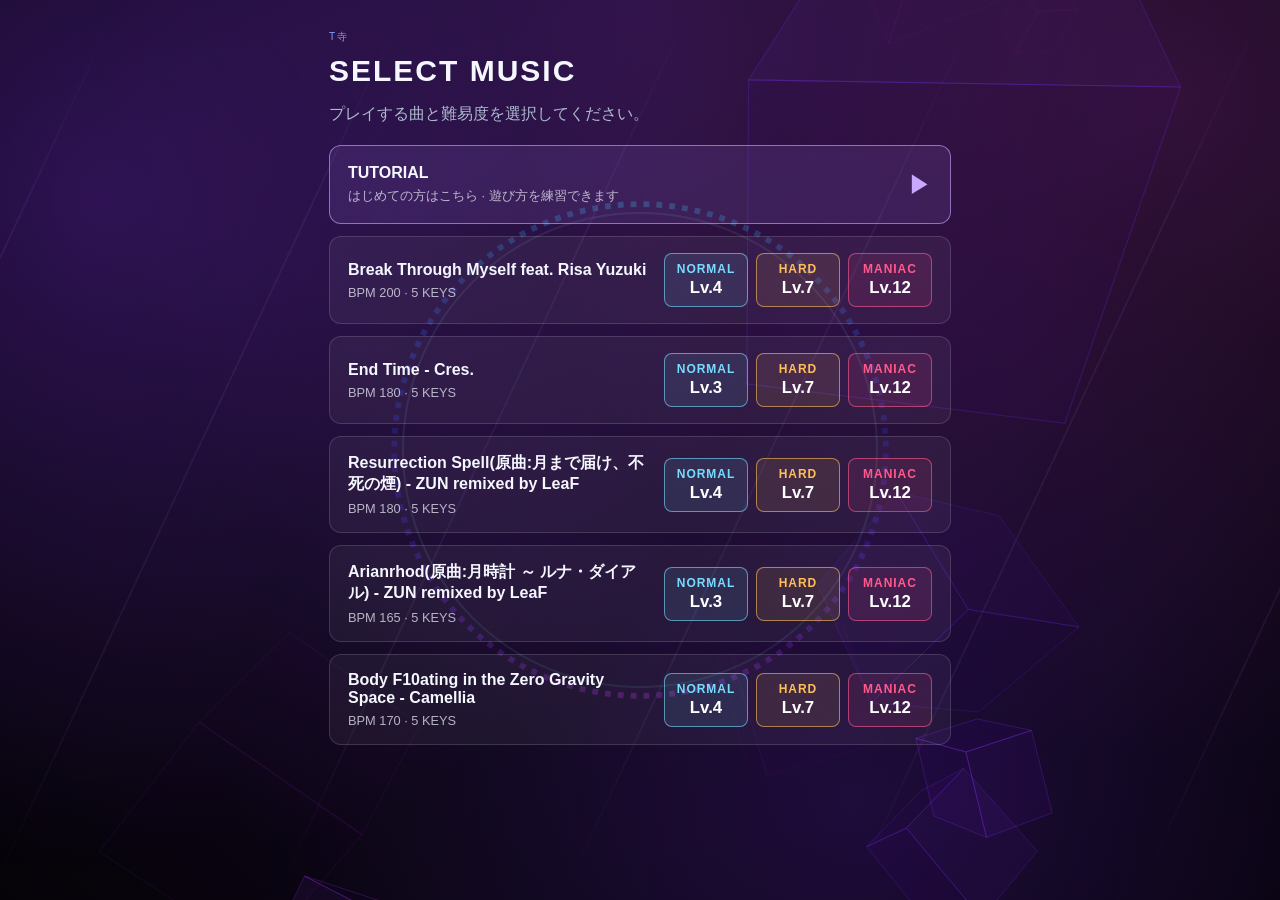
==== commit 7a23a679: "change to T tera" ====
--- a/index.html
+++ b/index.html
@@ -36,7 +36,7 @@
     <section id="gameScreen" class="screen" hidden>
       <header class="game-header">
         <div>
-          <p class="eyebrow">BROWSER RHYTHM GAME</p>
+          <p class="eyebrow">T寺</p>
           <h1>RHYTHM GAME</h1>
           <p id="currentSongTitle" class="current-song-title"></p>
         </div>
@@ -112,7 +112,7 @@
     <section id="resultScreen" class="screen" hidden>
     <header class="game-header">
         <div>
-        <p class="eyebrow">BROWSER RHYTHM GAME</p>
+        <p class="eyebrow">T寺</p>
         <h1>RESULT</h1>
         <p id="resultSongTitle" class="current-song-title"></p>
         </div>
